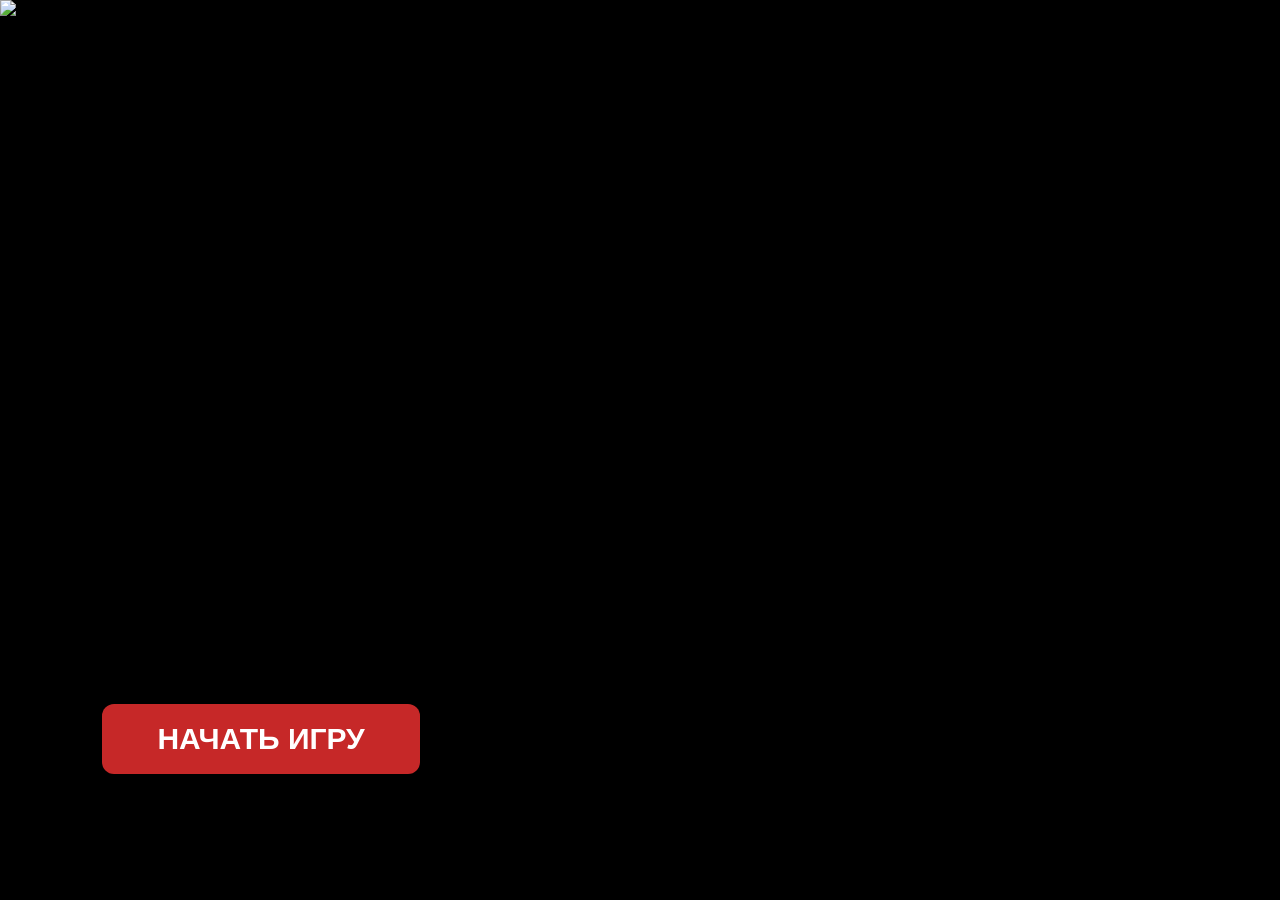
==== index.html @ 4d83f14b "Add password.html" ====
﻿<!DOCTYPE html>
<html lang="ru">
<head>
    <meta charset="UTF-8">
    <meta name="viewport" content="width=device-width, initial-scale=1.0">
    <title>KillCritic</title>

    <style>
        /* Сброс стандартных настроек браузера */
        * {
            margin: 0;
            padding: 0;
            box-sizing: border-box;
            font-family: Arial, sans-serif;
        }

        /* Страница */
        html, body {
            width: 100%; /* Ширина страницы */
            height: 100%; /* Высота страницы */
            overflow: hidden; /* Запрещает появление полос прокрутки */
            background: #000; /* Цвет фона - черный */
            font-family: Arial, Helvetica, sans-serif; /* Шрифт */
        }

        /* Контейнер — это «коробка», внутри которой лежат: картинка; кнопка */
        .container {
            position: relative;
            width: 100%;
            height: 100vh;
        }

        /* Фоновое изображение */
        .background {
            width: 100%;
            height: 100%;
            object-fit: cover; /* Заполни весь экран, сохраняя пропорции */
            display: block;
        }

        /* Кнопка */
        .start-button {
            position: absolute; /* Положение кнопки поверх картинки */
            /* Положение кнопки. Передвинуть — просто менять проценты */
            left: 8%; /* Отступ слева */
            bottom: 14%; /* Отступ снизу */
            background: #c62828; /* Цвет кнопки */
            color: white; /* Цвет текста */
            text-decoration: none; /* Подчеркивание - нет */
            font-size: 30px; /* Размер текста */
            font-weight: bold; /* Стиль текста */
            padding: 18px 55px; /* Внутренние отсутпы - 18px сверху и снизу; 55px слева и справа */
            border-radius: 12px; /* Скругление углов */
            box-shadow: 0 8px 20px rgba(0,0,0,.35); /* Тень - 0 смещение вправо; 8px вниз; 20px размытие; 0.35 прозрачность */
            transition: .25s; /* Анимация с изменением в 0.25 секунд */
        }

            /* Срабатывает, когда мышка наведена */
            .start-button:hover {
                background: #e53935; /* Цвет фона меняется */
                transform: scale(1.05); /* Размер увеличивается */
            }

            /* Срабатывает при нажатии */
            .start-button:active {
                transform: scale(.98); /* Размер уменьшается */
            }
    </style>

</head>

<body>

    <div class="container">

        <img src="img/start_screen.png"
             alt="KillCritic"
             class="background">

        <a href="password.html" class="start-button">
            НАЧАТЬ ИГРУ
        </a>

    </div>

</body>

</html>
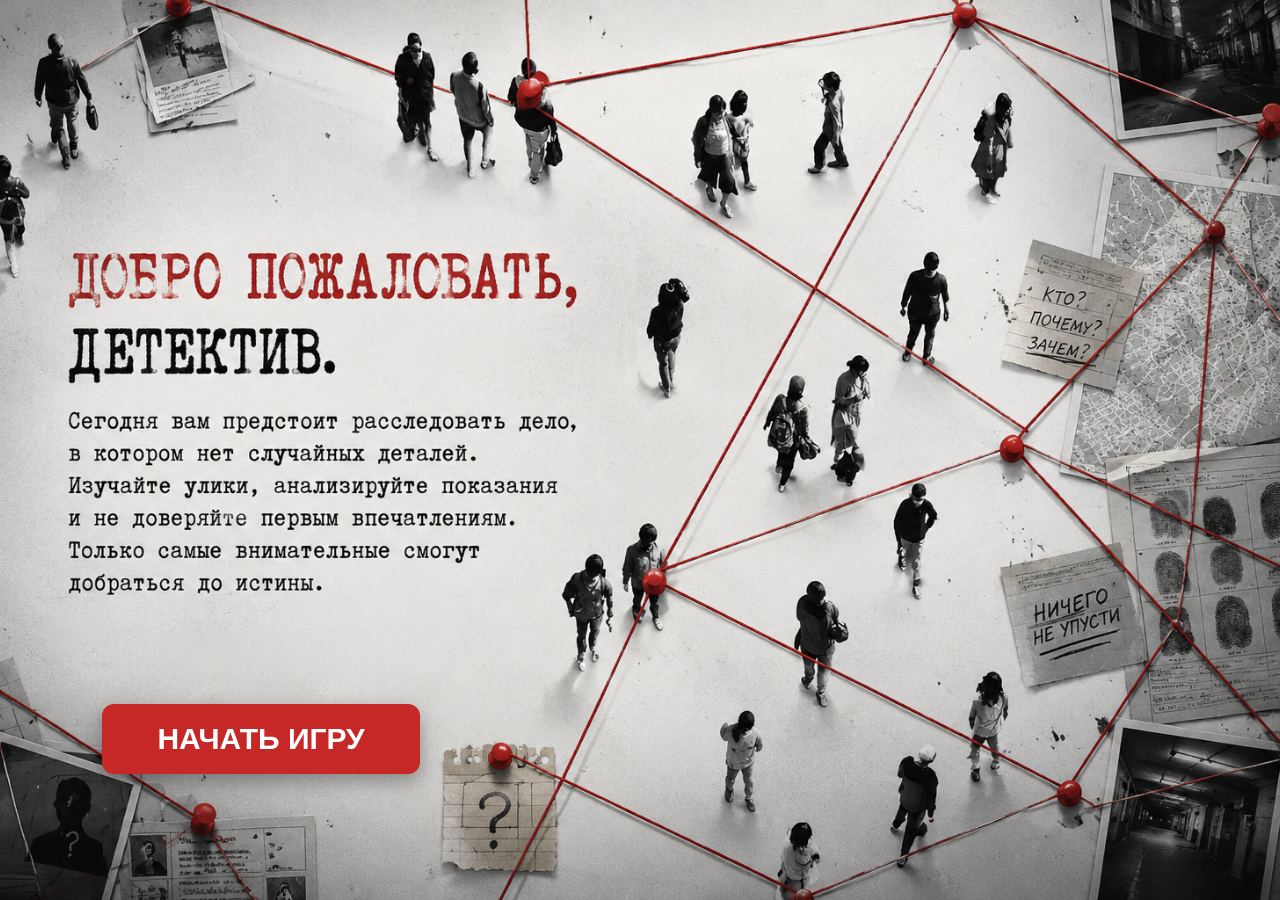
==== commit 98a88bac: "Update index.html" ====
--- a/index.html
+++ b/index.html
@@ -73,7 +73,7 @@
 
     <div class="container">
 
-        <img src="img/start_screen.png"
+        <img src="img/start_screen.jpg"
              alt="KillCritic"
              class="background">
 
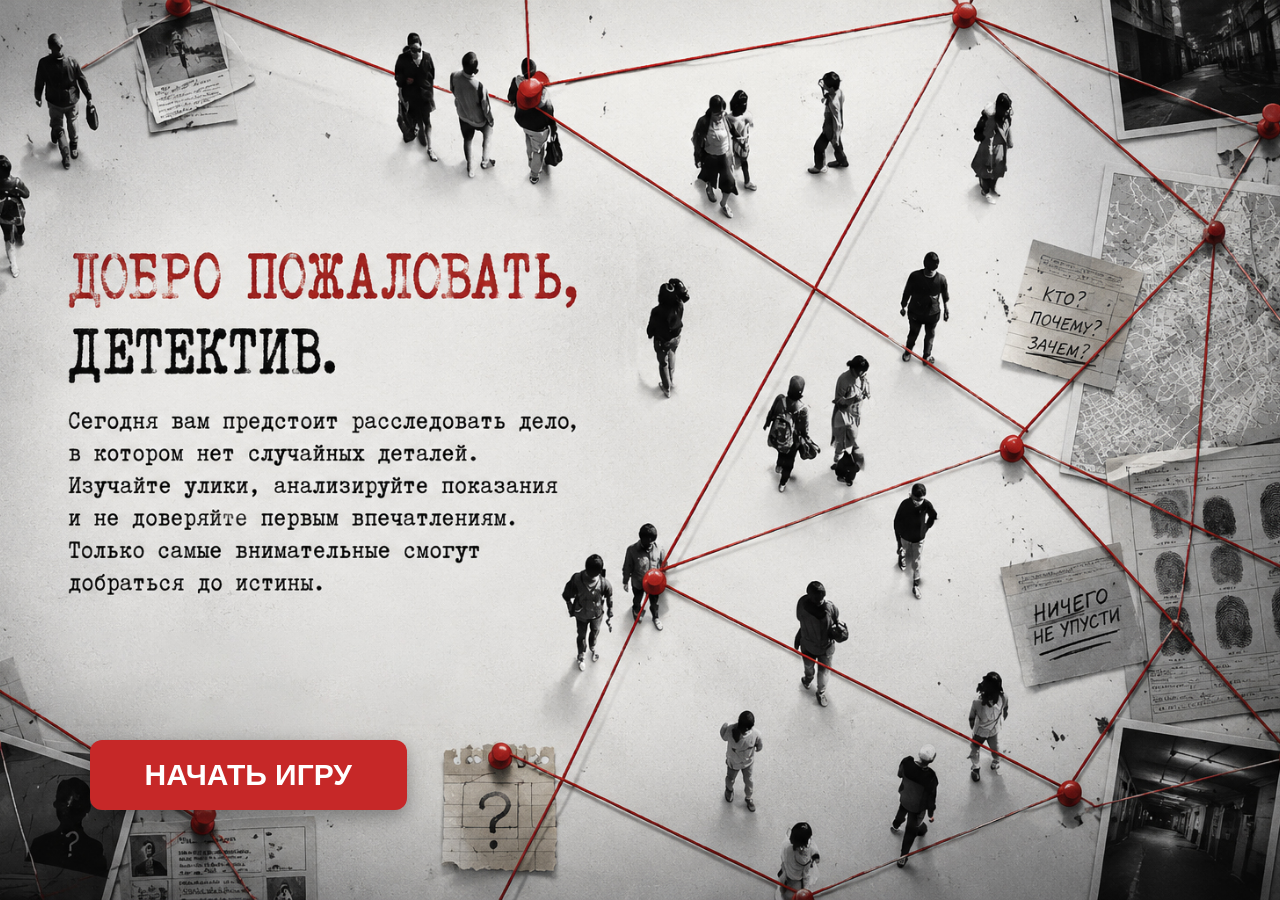
==== commit 6a856a70: "корректировка password" ====
--- a/index.html
+++ b/index.html
@@ -42,8 +42,8 @@
         .start-button {
             position: absolute; /* Положение кнопки поверх картинки */
             /* Положение кнопки. Передвинуть — просто менять проценты */
-            left: 8%; /* Отступ слева */
-            bottom: 14%; /* Отступ снизу */
+            left: 7%; /* Отступ слева */
+            bottom: 10%; /* Отступ снизу */
             background: #c62828; /* Цвет кнопки */
             color: white; /* Цвет текста */
             text-decoration: none; /* Подчеркивание - нет */
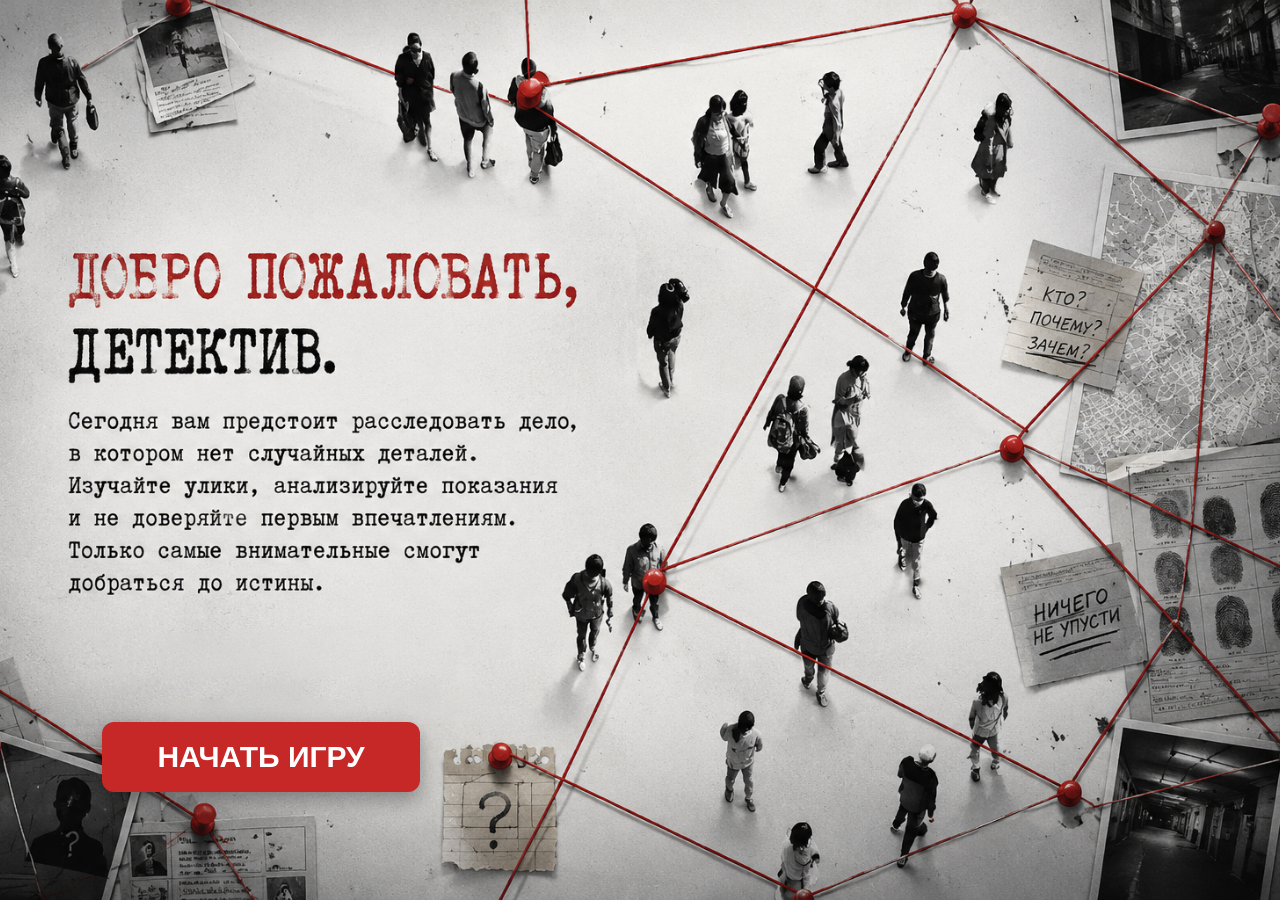
==== commit b59b7e1e: "Update index.html" ====
--- a/index.html
+++ b/index.html
@@ -42,8 +42,8 @@
         .start-button {
             position: absolute; /* Положение кнопки поверх картинки */
             /* Положение кнопки. Передвинуть — просто менять проценты */
-            left: 7%; /* Отступ слева */
-            bottom: 10%; /* Отступ снизу */
+            left: 8%; /* Отступ слева */
+            bottom: 12%; /* Отступ снизу */
             background: #c62828; /* Цвет кнопки */
             color: white; /* Цвет текста */
             text-decoration: none; /* Подчеркивание - нет */
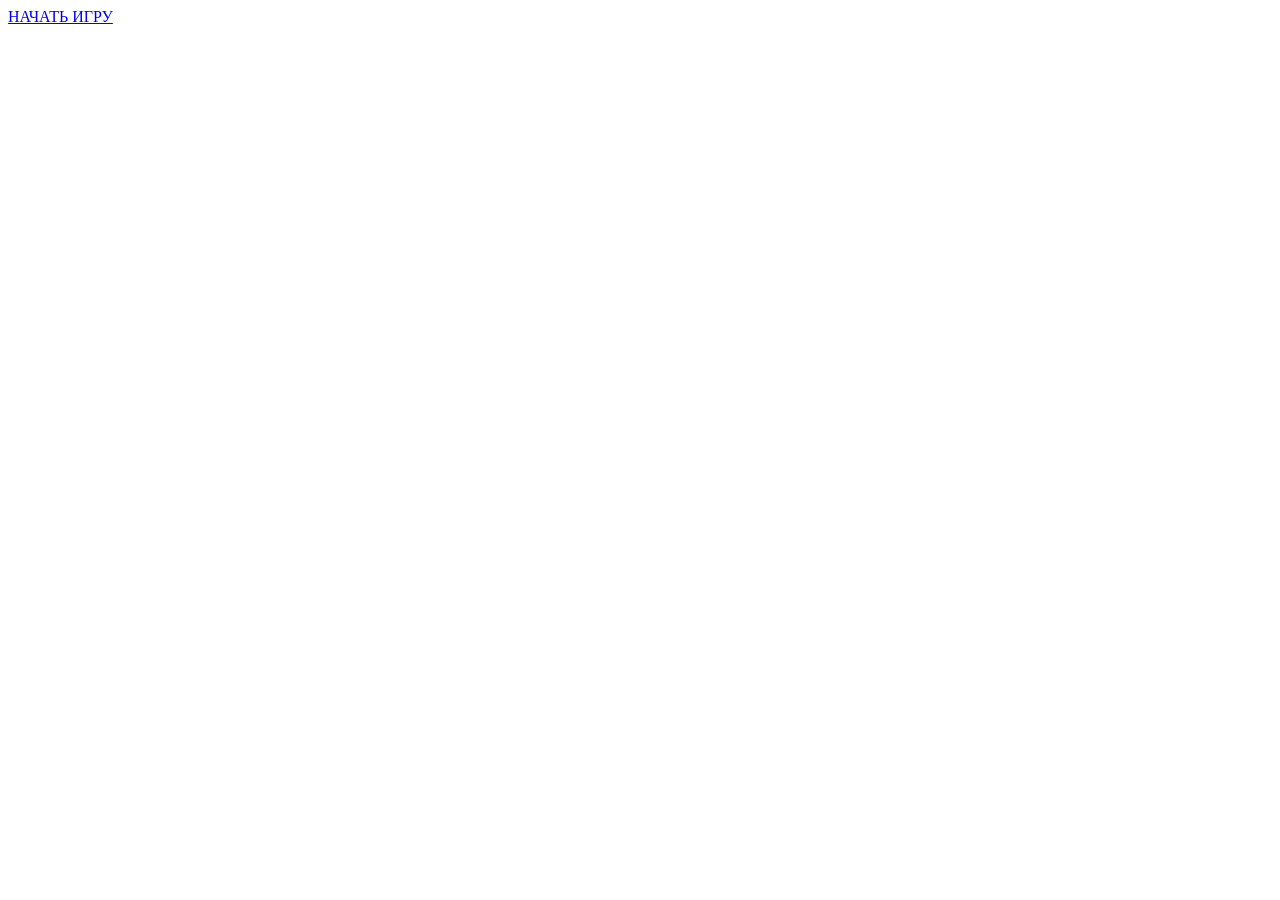
==== commit c9bbe3d5: "все стили выделены в style.css" ====
--- a/index.html
+++ b/index.html
@@ -1,89 +1,38 @@
 ﻿<!DOCTYPE html>
 <html lang="ru">
+
 <head>
+
+    <!-- Кодировка страницы -->
     <meta charset="UTF-8">
+
+    <!-- Для правильного отображения на телефонах -->
     <meta name="viewport" content="width=device-width, initial-scale=1.0">
+
+    <!-- Название вкладки браузера -->
     <title>KillCritic</title>
 
-    <style>
-        /* Сброс стандартных настроек браузера */
-        * {
-            margin: 0;
-            padding: 0;
-            box-sizing: border-box;
-            font-family: Arial, sans-serif;
-        }
-
-        /* Страница */
-        html, body {
-            width: 100%; /* Ширина страницы */
-            height: 100%; /* Высота страницы */
-            overflow: hidden; /* Запрещает появление полос прокрутки */
-            background: #000; /* Цвет фона - черный */
-            font-family: Arial, Helvetica, sans-serif; /* Шрифт */
-        }
-
-        /* Контейнер — это «коробка», внутри которой лежат: картинка; кнопка */
-        .container {
-            position: relative;
-            width: 100%;
-            height: 100vh;
-        }
-
-        /* Фоновое изображение */
-        .background {
-            width: 100%;
-            height: 100%;
-            object-fit: cover; /* Заполни весь экран, сохраняя пропорции */
-            display: block;
-        }
-
-        /* Кнопка */
-        .start-button {
-            position: absolute; /* Положение кнопки поверх картинки */
-            /* Положение кнопки. Передвинуть — просто менять проценты */
-            left: 8%; /* Отступ слева */
-            bottom: 12%; /* Отступ снизу */
-            background: #c62828; /* Цвет кнопки */
-            color: white; /* Цвет текста */
-            text-decoration: none; /* Подчеркивание - нет */
-            font-size: 30px; /* Размер текста */
-            font-weight: bold; /* Стиль текста */
-            padding: 18px 55px; /* Внутренние отсутпы - 18px сверху и снизу; 55px слева и справа */
-            border-radius: 12px; /* Скругление углов */
-            box-shadow: 0 8px 20px rgba(0,0,0,.35); /* Тень - 0 смещение вправо; 8px вниз; 20px размытие; 0.35 прозрачность */
-            transition: .25s; /* Анимация с изменением в 0.25 секунд */
-        }
-
-            /* Срабатывает, когда мышка наведена */
-            .start-button:hover {
-                background: #e53935; /* Цвет фона меняется */
-                transform: scale(1.05); /* Размер увеличивается */
-            }
-
-            /* Срабатывает при нажатии */
-            .start-button:active {
-                transform: scale(.98); /* Размер уменьшается */
-            }
-    </style>
+    <!-- Подключаем файл со всеми стилями сайта -->
+    <link rel="stylesheet" href="style/style.css">
 
 </head>
 
-<body>
+<!-- Класс страницы нужен, чтобы задать именно этот фон -->
+<body class="start-page">
 
+    <!-- Контейнер для содержимого страницы -->
     <div class="container">
 
-        <img src="img/start_screen.jpg"
-             alt="KillCritic"
-             class="background">
+        <!-- Кнопка перехода на страницу ввода пароля -->
+        <a href="password.html"
+           class="start-button">
 
-        <a href="password.html" class="start-button">
             НАЧАТЬ ИГРУ
+
         </a>
 
     </div>
 
 </body>
 
-</html>
-
+</html>
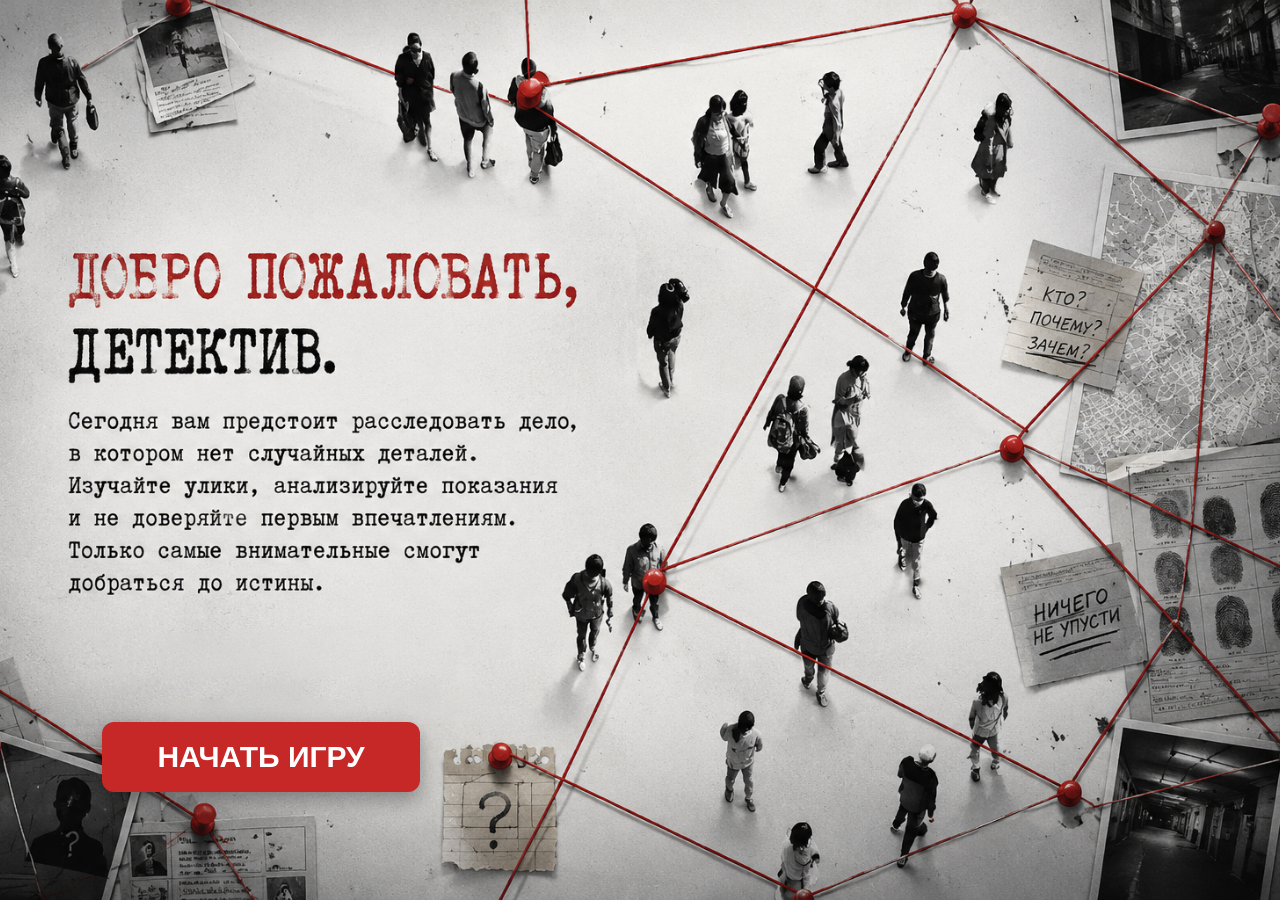
==== commit 0e161586: "Update index.html" ====
--- a/index.html
+++ b/index.html
@@ -13,25 +13,20 @@
     <title>KillCritic</title>
 
     <!-- Подключаем файл со всеми стилями сайта -->
-    <link rel="stylesheet" href="style/style.css">
+    <link rel="stylesheet" href="css/style.css">
 
 </head>
 
 <!-- Класс страницы нужен, чтобы задать именно этот фон -->
-<body class="start-page">
+<body class="page start-page">
 
-    <!-- Контейнер для содержимого страницы -->
-    <div class="container">
+    <!-- Кнопка перехода на страницу ввода пароля -->
+    <a href="password.html"
+       class="start-button">
 
-        <!-- Кнопка перехода на страницу ввода пароля -->
-        <a href="password.html"
-           class="start-button">
+        НАЧАТЬ ИГРУ
 
-            НАЧАТЬ ИГРУ
-
-        </a>
-
-    </div>
+    </a>
 
 </body>
 
--- a/css/style.css
+++ b/css/style.css
@@ -0,0 +1,247 @@
+/* ==========================================
+   ����� ��������� ��� ����� �����
+========================================== */
+
+/* ������� ����������� ������� �������� */
+* {
+    margin: 0;
+    padding: 0;
+    box-sizing: border-box;
+    font-family: Arial, Helvetica, sans-serif;
+}
+
+/* ��������� �������� */
+html,
+body {
+    width: 100%;
+    height: 100%;
+    overflow: hidden;
+}
+
+/* ==========================================
+   ����� ��������� ���� �������
+========================================== */
+
+.page {
+    /* ��������� ���� ����� */
+    background-size: cover;
+    /* ������������ */
+    background-position: center;
+    /* �� ��������� */
+    background-repeat: no-repeat;
+}
+
+/* ��������� �������� */
+.start-page {
+    background-image: url("../img/start_screen.jpg");
+}
+
+/* �������� ����� ������ */
+.password-page {
+    background-image: url("../img/password.jpg");
+}
+
+/* ==========================================
+   ���� ����� ������
+========================================== */
+
+/* ����� ��� ���� ����� ������ */
+.login-box {
+    /* ���������� ����������������. ��������� ���������� ���� � ������ ����� �������� */
+    position: absolute;
+    /* �������� ����� ���� ���� �� 50% ������ �������� */
+    left: 50%;
+    /* ����������� ���� �� ���������� 50 �������� �� ������� ���� �������� */
+    bottom: 50px;
+    /* �������� ���� ����� �� �������� ��� ����������� ������. ��������� ����� ��� ����������� ����� �� ������ */
+    transform: translateX(-50%);
+    /* ������ ���� � 420 �������� */
+    width: 420px;
+    /* ���� ����� ����� (��������, �������), ���� �� ������ ���� 90% ������ */
+    max-width: 90%;
+    /* ���������� ������ ����� ���������� � ��������� ���� */
+    padding: 30px;
+    /* ���� ����.
+       rgba = �������, ������, �����, ������������.
+       ����� ����� ������ ���� � ������������� 80% */
+    background: rgba(20,20,20,.8);
+    /* ���� ������ ������ ���� */
+    color: white;
+    /* ������������ ������ �� ������ */
+    text-align: center;
+    /* ���������� ����� ���� */
+    border-radius: 20px;
+    /* �����:
+       2px � �������,
+       solid � �������� �����,
+       rgba(...) � ����� ���� � ������������� */
+    border: 2px solid rgba(255,255,255,.2);
+    /* ���� ��� �����.
+       0 � �������� �� �����������
+       12px � �������� ����
+       30px � ������� ��������
+       rgba(...) � �������������� ������ ���� */
+    box-shadow: 0 12px 30px rgba(0,0,0,.5);
+    /* ��������� ���, ������� ��������� �� �����. ��������� ����� ���� �������� ��� ������� ������ */
+    backdrop-filter: blur(8px);
+}
+
+/* ==========================================
+   ���������
+========================================== */
+
+/* ����� ����������� �� ���� ���������� <h2> */
+h2 {
+    /* ������ ����� 25 ��������. ������� ���������� ����� ���������� � ����� ����� */
+    margin-bottom: 25px;
+    /* ������ ������ ��������� */
+    font-size: 28px;
+}
+
+/* ==========================================
+   ���� �����
+========================================== */
+
+/* ����� ����������� ������ � ����� �����
+   � ����� password */
+input[type="password"] {
+
+    /* ���� �������� ��� ������ ������������� ����� (.login-box) */
+    width: 100%;
+
+    /* ���������� ������ ����� ������� � ��������� ���� */
+    padding: 15px;
+
+    /* ������ ������ ��������� ������ */
+    font-size: 18px;
+
+    /* ������� ����������� ����� �������� */
+    border: none;
+
+    /* ��������� ���� ���� ����� */
+    border-radius: 12px;
+
+    /* ������ ����� �� ������ */
+    margin-bottom: 20px;
+
+    /* ������� ����������� �����, ������� ���������� ��� ������ ���� */
+    outline: none;
+
+}
+
+    /* ����� ������������ ����� �� ���� ��� ����� ������� ������ */
+    input[type="password"]:focus {
+        /* ��������� ������� �������� ������ ����.
+       ������ ��� ���� � �������� �� X � Y.
+       12px � ������� �������� ��������.
+       #ff3b3b � ������� ���� �������� */
+        box-shadow: 0 0 12px #ff3b3b;
+    }
+
+/* ==========================================
+   ������
+========================================== */
+
+/* ����� ����������� �� ���� ������� <button> */
+button {
+    /* ������ �������� ��� ������ ������������� ����� (.login-box) */
+    width: 100%;
+    /* ���������� ������ ����� ������� � ������ ������ */
+    padding: 15px;
+    /* ������� ����������� ����� �������� */
+    border: none;
+    /* ��������� ���� ������ */
+    border-radius: 12px;
+    /* ���� ���� ������ */
+    background: #c62828;
+    /* ���� ������ �� ������ */
+    color: white;
+    /* ������ ������ */
+    font-size: 20px;
+    /* ������ ����� ������ */
+    font-weight: bold;
+    /* ��� ��������� ���� ������ ������������ � "����", ���������, ��� �� ������ ����� ������ */
+    cursor: pointer;
+    /* ��� ��������� (����, ������ � �.�.) ����� ����������� ������ �� 0,25 ������� */
+    transition: .25s;
+}
+
+
+    /* ����� ������������ ����� ������ ���� �� ������ */
+    button:hover {
+        /* ������ ���� ������ �� ����� ������� ������� */
+        background: #e53935;
+        /* ������� ����������� ������ (�� 103% �� ��������� �������) */
+        transform: scale(1.03);
+    }
+
+
+    /* ����� ������������ ����� ������ ����� */
+    button:active {
+        /* ������� ��������� ������ (�� 98% �� ��������� �������), �������� ������ ������� */
+        transform: scale(.98);
+    }
+
+/* ==========================================
+   ������ "������ ����"
+========================================== */
+
+.start-button {
+    /* ���������� ���������������� */
+
+    position: absolute;
+    /* ������ ����� */
+
+    left: 8%;
+    /* ������ ����� */
+
+    bottom: 12%;
+    /* ���� ������ */
+
+    background: #c62828;
+    /* ���� ������ */
+
+    color: white;
+    /* ������� ������������� ������ */
+
+    text-decoration: none;
+    /* ������ ������ */
+
+    font-size: 30px;
+    /* ������ ����� */
+
+    font-weight: bold;
+    /* ���������� ������� */
+
+    padding: 18px 55px;
+    /* ���������� ����� */
+
+    border-radius: 12px;
+    /* ���� */
+
+    box-shadow: 0 8px 20px rgba(0,0,0,.35);
+    /* ������� �������� */
+
+    transition: .25s;
+}
+
+
+    /* ����� ����� �������� */
+
+    .start-button:hover {
+        /* ���� ���������� ���� */
+
+        background: #e53935;
+        /* ������� ����������� ������ */
+
+        transform: scale(1.05);
+    }
+
+
+    /* ����� ������ ������ */
+
+    .start-button:active {
+        /* ������� ��������� ������ */
+
+        transform: scale(.98);
+    }
